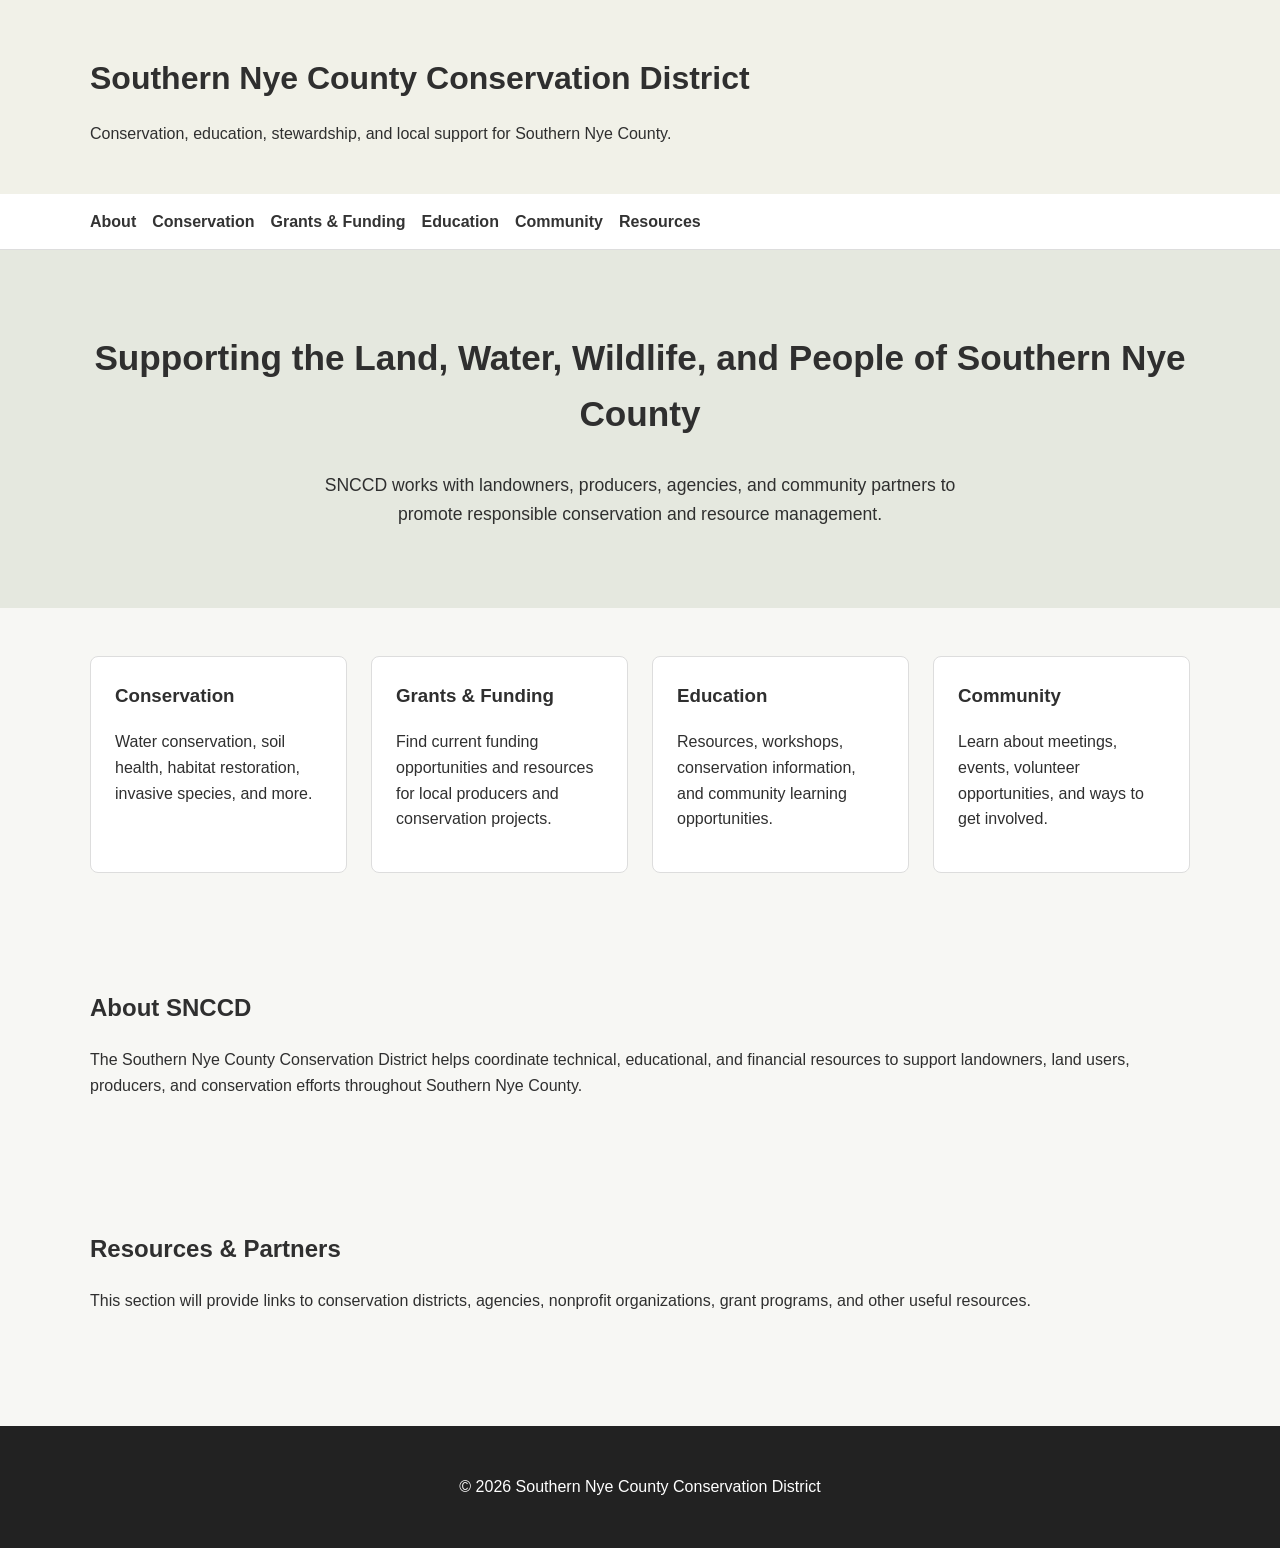
==== index.html @ 5c7458f2 "Create initial SNCCD website structure v2" ====
<!DOCTYPE html>
<html lang="en">
<head>
  <meta charset="UTF-8" />
  <meta name="viewport" content="width=device-width, initial-scale=1.0" />
  <title>Southern Nye County Conservation District</title>
  <link rel="stylesheet" href="css/styles.css" />
</head>
<body>

  <header class="site-header">
    <div class="container">
      <h1>Southern Nye County Conservation District</h1>
      <p>Conservation, education, stewardship, and local support for Southern Nye County.</p>
    </div>
  </header>

  <nav class="main-nav">
    <div class="container">
      <a href="#about">About</a>
      <a href="#conservation">Conservation</a>
      <a href="#funding">Grants & Funding</a>
      <a href="#education">Education</a>
      <a href="#community">Community</a>
      <a href="#resources">Resources</a>
    </div>
  </nav>

  <main>

    <section class="hero">
      <div class="container">
        <h2>Supporting the Land, Water, Wildlife, and People of Southern Nye County</h2>
        <p>
          SNCCD works with landowners, producers, agencies, and community partners
          to promote responsible conservation and resource management.
        </p>
      </div>
    </section>

    <section class="cards container">
      <article class="card" id="conservation">
        <h3>Conservation</h3>
        <p>Water conservation, soil health, habitat restoration, invasive species, and more.</p>
      </article>

      <article class="card" id="funding">
        <h3>Grants & Funding</h3>
        <p>Find current funding opportunities and resources for local producers and conservation projects.</p>
      </article>

      <article class="card" id="education">
        <h3>Education</h3>
        <p>Resources, workshops, conservation information, and community learning opportunities.</p>
      </article>

      <article class="card" id="community">
        <h3>Community</h3>
        <p>Learn about meetings, events, volunteer opportunities, and ways to get involved.</p>
      </article>
    </section>

    <section class="content-section" id="about">
      <div class="container">
        <h2>About SNCCD</h2>
        <p>
          The Southern Nye County Conservation District helps coordinate technical,
          educational, and financial resources to support landowners, land users,
          producers, and conservation efforts throughout Southern Nye County.
        </p>
      </div>
    </section>

    <section class="content-section" id="resources">
      <div class="container">
        <h2>Resources & Partners</h2>
        <p>
          This section will provide links to conservation districts, agencies,
          nonprofit organizations, grant programs, and other useful resources.
        </p>
      </div>
    </section>

  </main>

  <footer class="site-footer">
    <div class="container">
      <p>&copy; 2026 Southern Nye County Conservation District</p>
    </div>
  </footer>

  <script src="js/site.js"></script>
</body>
</html>
---- css/styles.css ----
* {
  box-sizing: border-box;
}

body {
  margin: 0;
  font-family: Arial, Helvetica, sans-serif;
  line-height: 1.6;
  background: #f7f7f4;
  color: #2f2f2f;
}

.container {
  width: min(1100px, 92%);
  margin: 0 auto;
}

.site-header {
  padding: 2rem 0;
  background: #f1f1e8;
}

.site-header h1 {
  margin-bottom: 0.25rem;
}

.main-nav {
  background: #ffffff;
  border-bottom: 1px solid #ddd;
}

.main-nav .container {
  display: flex;
  flex-wrap: wrap;
  gap: 1rem;
  padding: 0.9rem 0;
}

.main-nav a {
  text-decoration: none;
  color: #333;
  font-weight: 600;
}

.hero {
  padding: 5rem 0;
  background: #e5e8df;
  text-align: center;
}

.hero h2 {
  font-size: 2.2rem;
  margin-top: 0;
}

.hero p {
  max-width: 700px;
  margin: 0 auto;
  font-size: 1.1rem;
}

.cards {
  display: grid;
  grid-template-columns: repeat(4, 1fr);
  gap: 1.5rem;
  padding: 3rem 0;
}

.card {
  background: #ffffff;
  padding: 1.5rem;
  border: 1px solid #ddd;
  border-radius: 8px;
}

.card h3 {
  margin-top: 0;
}

.content-section {
  padding: 3rem 0;
}

.site-footer {
  margin-top: 3rem;
  padding: 2rem 0;
  background: #222;
  color: #fff;
  text-align: center;
}

@media (max-width: 800px) {
  .cards {
    grid-template-columns: 1fr 1fr;
  }
}

@media (max-width: 500px) {
  .cards {
    grid-template-columns: 1fr;
  }

  .hero h2 {
    font-size: 1.7rem;
  }
}
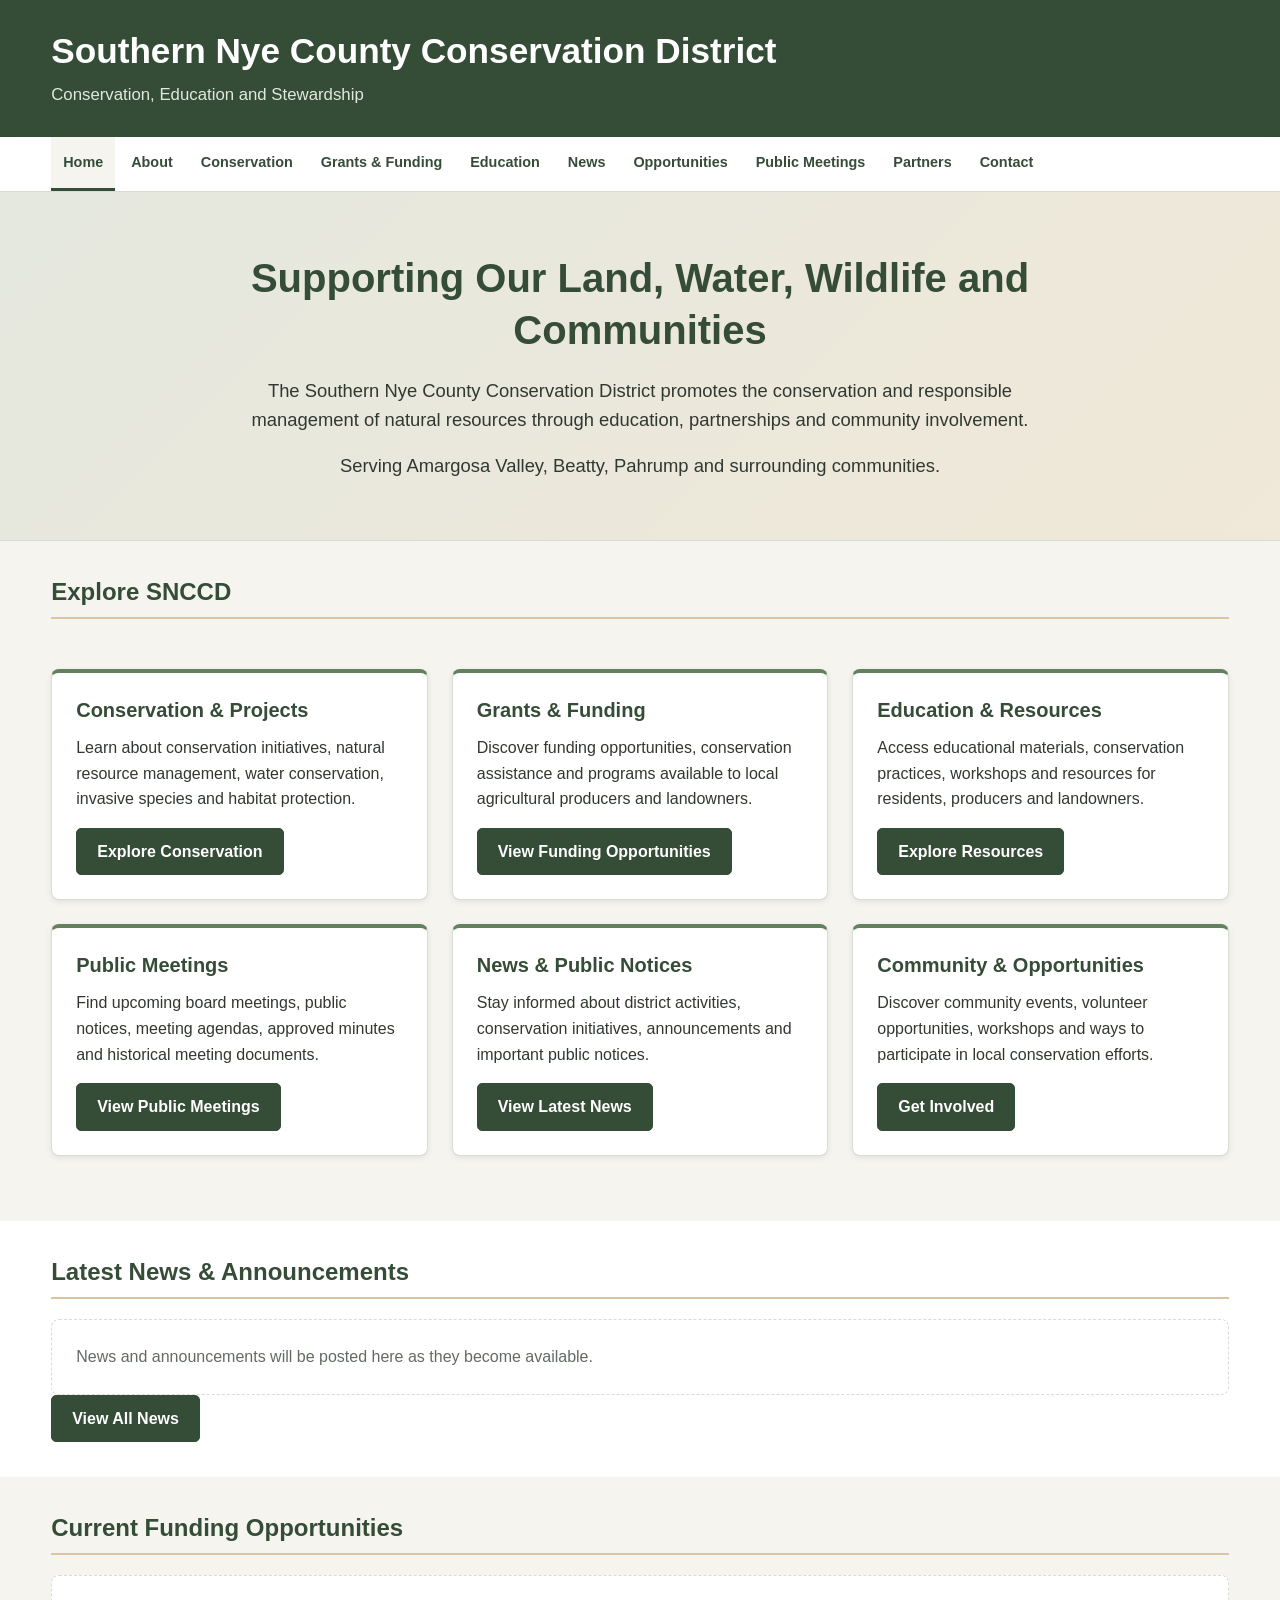
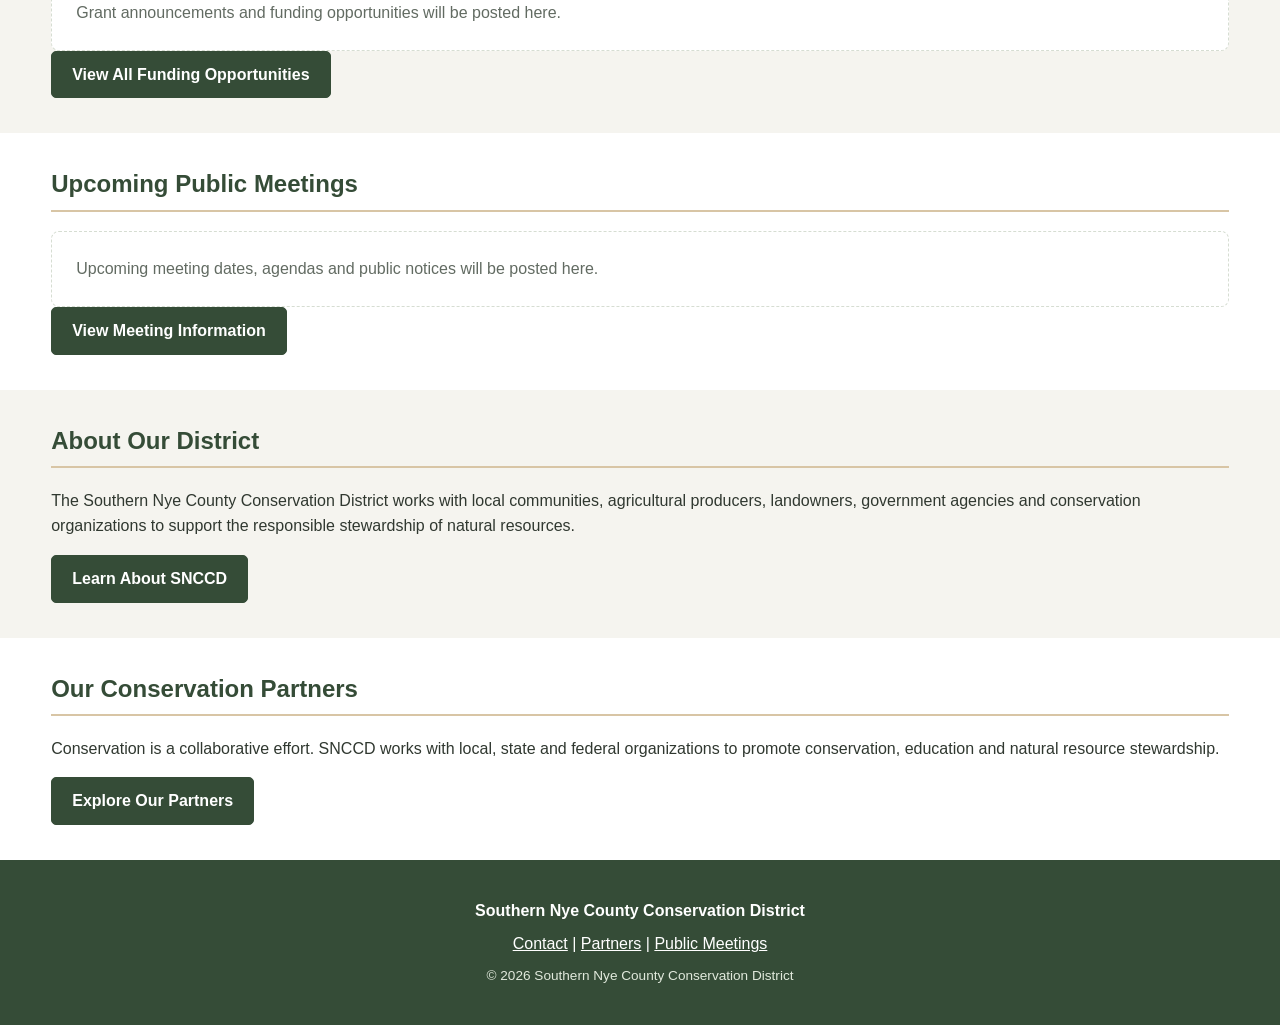
==== commit ac3424ea: "Implement shared website layout and all primary pages" ====
--- a/index.html
+++ b/index.html
@@ -1,94 +1,286 @@
+
 <!DOCTYPE html>
 <html lang="en">
+
 <head>
-  <meta charset="UTF-8" />
-  <meta name="viewport" content="width=device-width, initial-scale=1.0" />
-  <title>Southern Nye County Conservation District</title>
-  <link rel="stylesheet" href="css/styles.css" />
+    <meta charset="UTF-8">
+
+    <meta name="viewport"
+          content="width=device-width, initial-scale=1.0">
+
+    <meta name="description"
+          content="Southern Nye County Conservation District.
+          Supporting conservation, education, natural resources
+          and local communities in Southern Nye County, Nevada.">
+
+    <title>Home | Southern Nye County Conservation District</title>
+
+    <link rel="stylesheet" href="css/styles.css">
+
+    <script src="js/site.js" defer></script>
 </head>
+
 <body>
 
-  <header class="site-header">
-    <div class="container">
-      <h1>Southern Nye County Conservation District</h1>
-      <p>Conservation, education, stewardship, and local support for Southern Nye County.</p>
-    </div>
-  </header>
-
-  <nav class="main-nav">
-    <div class="container">
-      <a href="#about">About</a>
-      <a href="#conservation">Conservation</a>
-      <a href="#funding">Grants & Funding</a>
-      <a href="#education">Education</a>
-      <a href="#community">Community</a>
-      <a href="#resources">Resources</a>
-    </div>
-  </nav>
-
-  <main>
-
-    <section class="hero">
-      <div class="container">
-        <h2>Supporting the Land, Water, Wildlife, and People of Southern Nye County</h2>
-        <p>
-          SNCCD works with landowners, producers, agencies, and community partners
-          to promote responsible conservation and resource management.
-        </p>
-      </div>
-    </section>
-
-    <section class="cards container">
-      <article class="card" id="conservation">
-        <h3>Conservation</h3>
-        <p>Water conservation, soil health, habitat restoration, invasive species, and more.</p>
-      </article>
-
-      <article class="card" id="funding">
-        <h3>Grants & Funding</h3>
-        <p>Find current funding opportunities and resources for local producers and conservation projects.</p>
-      </article>
-
-      <article class="card" id="education">
-        <h3>Education</h3>
-        <p>Resources, workshops, conservation information, and community learning opportunities.</p>
-      </article>
-
-      <article class="card" id="community">
-        <h3>Community</h3>
-        <p>Learn about meetings, events, volunteer opportunities, and ways to get involved.</p>
-      </article>
-    </section>
-
-    <section class="content-section" id="about">
-      <div class="container">
-        <h2>About SNCCD</h2>
-        <p>
-          The Southern Nye County Conservation District helps coordinate technical,
-          educational, and financial resources to support landowners, land users,
-          producers, and conservation efforts throughout Southern Nye County.
-        </p>
-      </div>
-    </section>
-
-    <section class="content-section" id="resources">
-      <div class="container">
-        <h2>Resources & Partners</h2>
-        <p>
-          This section will provide links to conservation districts, agencies,
-          nonprofit organizations, grant programs, and other useful resources.
-        </p>
-      </div>
-    </section>
-
-  </main>
-
-  <footer class="site-footer">
-    <div class="container">
-      <p>&copy; 2026 Southern Nye County Conservation District</p>
-    </div>
-  </footer>
-
-  <script src="js/site.js"></script>
+    <!-- Shared Header -->
+
+    <div id="site-header"></div>
+
+    <!-- Shared Navigation -->
+
+    <div id="site-navigation"></div>
+
+    <!-- Main Page Content -->
+
+    <main id="main-content">
+
+        <!-- Hero Section -->
+
+        <section class="hero">
+            <div class="container">
+
+                <h2>
+                    Supporting Our Land, Water,
+                    Wildlife and Communities
+                </h2>
+
+                <p>
+                    The Southern Nye County Conservation District
+                    promotes the conservation and responsible
+                    management of natural resources through
+                    education, partnerships and community involvement.
+                </p>
+
+                <p style="margin-top: 16px;">
+                    Serving Amargosa Valley, Beatty, Pahrump
+                    and surrounding communities.
+                </p>
+
+            </div>
+        </section>
+
+        <!-- Primary Navigation Cards -->
+
+        <section class="content-section">
+            <div class="container">
+
+                <h2>Explore SNCCD</h2>
+
+                <div class="card-grid">
+
+                    <article class="card">
+                        <h3>Conservation &amp; Projects</h3>
+
+                        <p>
+                            Learn about conservation initiatives,
+                            natural resource management, water
+                            conservation, invasive species and
+                            habitat protection.
+                        </p>
+
+                        <a href="conservation.html" class="button">
+                            Explore Conservation
+                        </a>
+                    </article>
+
+                    <article class="card">
+                        <h3>Grants &amp; Funding</h3>
+
+                        <p>
+                            Discover funding opportunities,
+                            conservation assistance and programs
+                            available to local agricultural
+                            producers and landowners.
+                        </p>
+
+                        <a href="grants.html" class="button">
+                            View Funding Opportunities
+                        </a>
+                    </article>
+
+                    <article class="card">
+                        <h3>Education &amp; Resources</h3>
+
+                        <p>
+                            Access educational materials,
+                            conservation practices, workshops
+                            and resources for residents,
+                            producers and landowners.
+                        </p>
+
+                        <a href="education.html" class="button">
+                            Explore Resources
+                        </a>
+                    </article>
+
+                    <article class="card">
+                        <h3>Public Meetings</h3>
+
+                        <p>
+                            Find upcoming board meetings,
+                            public notices, meeting agendas,
+                            approved minutes and historical
+                            meeting documents.
+                        </p>
+
+                        <a href="meetings.html" class="button">
+                            View Public Meetings
+                        </a>
+                    </article>
+
+                    <article class="card">
+                        <h3>News &amp; Public Notices</h3>
+
+                        <p>
+                            Stay informed about district
+                            activities, conservation initiatives,
+                            announcements and important
+                            public notices.
+                        </p>
+
+                        <a href="news.html" class="button">
+                            View Latest News
+                        </a>
+                    </article>
+
+                    <article class="card">
+                        <h3>Community &amp; Opportunities</h3>
+
+                        <p>
+                            Discover community events,
+                            volunteer opportunities, workshops
+                            and ways to participate in local
+                            conservation efforts.
+                        </p>
+
+                        <a href="opportunities.html" class="button">
+                            Get Involved
+                        </a>
+                    </article>
+
+                </div>
+
+            </div>
+        </section>
+
+        <!-- Latest News -->
+
+        <section class="content-section section-alt">
+            <div class="container">
+
+                <h2>Latest News &amp; Announcements</h2>
+
+                <div id="home-news" aria-live="polite">
+
+                    <div class="empty-state">
+                        News and announcements will be
+                        posted here as they become available.
+                    </div>
+
+                </div>
+
+                <a href="news.html" class="button">
+                    View All News
+                </a>
+
+            </div>
+        </section>
+
+        <!-- Funding Opportunities -->
+
+        <section class="content-section">
+            <div class="container">
+
+                <h2>Current Funding Opportunities</h2>
+
+                <div id="home-grants" aria-live="polite">
+
+                    <div class="empty-state">
+                        Grant announcements and funding
+                        opportunities will be posted here.
+                    </div>
+
+                </div>
+
+                <a href="grants.html" class="button">
+                    View All Funding Opportunities
+                </a>
+
+            </div>
+        </section>
+
+        <!-- Upcoming Meetings -->
+
+        <section class="content-section section-alt">
+            <div class="container">
+
+                <h2>Upcoming Public Meetings</h2>
+
+                <div id="home-meetings" aria-live="polite">
+
+                    <div class="empty-state">
+                        Upcoming meeting dates, agendas
+                        and public notices will be posted here.
+                    </div>
+
+                </div>
+
+                <a href="meetings.html" class="button">
+                    View Meeting Information
+                </a>
+
+            </div>
+        </section>
+
+        <!-- About the District -->
+
+        <section class="content-section">
+            <div class="container">
+
+                <h2>About Our District</h2>
+
+                <p>
+                    The Southern Nye County Conservation District
+                    works with local communities, agricultural
+                    producers, landowners, government agencies
+                    and conservation organizations to support
+                    the responsible stewardship of natural resources.
+                </p>
+
+                <a href="about.html" class="button">
+                    Learn About SNCCD
+                </a>
+
+            </div>
+        </section>
+
+        <!-- Conservation Partners -->
+
+        <section class="content-section section-alt">
+            <div class="container">
+
+                <h2>Our Conservation Partners</h2>
+
+                <p>
+                    Conservation is a collaborative effort.
+                    SNCCD works with local, state and federal
+                    organizations to promote conservation,
+                    education and natural resource stewardship.
+                </p>
+
+                <a href="partners.html" class="button">
+                    Explore Our Partners
+                </a>
+
+            </div>
+        </section>
+
+    </main>
+
+    <!-- Shared Footer -->
+
+    <div id="site-footer"></div>
+
 </body>
-</html>+
+</html>
--- a/css/styles.css
+++ b/css/styles.css
@@ -1,106 +1,465 @@
+
+/* =====================================================
+   SNCCD Website
+   Shared Stylesheet
+   ===================================================== */
+
+/* Color Palette and Global Settings */
+
+:root {
+    --primary: #354c37;
+    --secondary: #63815c;
+    --sand: #d8c5a5;
+    --background: #f5f4ef;
+    --white: #ffffff;
+    --text: #303830;
+    --border: #d6ddd2;
+    --muted: #626b62;
+    --max-width: 1200px;
+    --radius: 8px;
+    --shadow: 0 2px 6px rgba(0, 0, 0, 0.08);
+}
+
+/* Reset and Base Styles */
+
 * {
-  box-sizing: border-box;
+    box-sizing: border-box;
+}
+
+html {
+    scroll-behavior: smooth;
 }
 
 body {
-  margin: 0;
-  font-family: Arial, Helvetica, sans-serif;
-  line-height: 1.6;
-  background: #f7f7f4;
-  color: #2f2f2f;
+    margin: 0;
+    font-family: Arial, Helvetica, sans-serif;
+    font-size: 16px;
+    line-height: 1.6;
+    color: var(--text);
+    background: var(--background);
+    min-height: 100vh;
+    display: flex;
+    flex-direction: column;
+}
+
+main {
+    flex: 1;
 }
 
 .container {
-  width: min(1100px, 92%);
-  margin: 0 auto;
-}
+    width: 92%;
+    max-width: var(--max-width);
+    margin: 0 auto;
+}
+
+h1, h2, h3, h4 {
+    line-height: 1.3;
+    color: var(--primary);
+}
+
+a {
+    color: var(--primary);
+}
+
+a:hover {
+    text-decoration: underline;
+}
+
+a:focus-visible,
+button:focus-visible {
+    outline: 3px solid #b87920;
+    outline-offset: 3px;
+}
+
+img {
+    max-width: 100%;
+    height: auto;
+}
+
+/* =====================================================
+   Shared Header
+   ===================================================== */
 
 .site-header {
-  padding: 2rem 0;
-  background: #f1f1e8;
+    background: var(--primary);
+    color: var(--white);
+    padding: 28px 0;
 }
 
 .site-header h1 {
-  margin-bottom: 0.25rem;
-}
+    color: var(--white);
+    font-size: clamp(1.6rem, 3vw, 2.2rem);
+    margin: 0 0 8px;
+}
+
+.site-header p {
+    color: #e1e9dc;
+    margin: 0;
+    font-size: 1.05rem;
+}
+
+/* =====================================================
+   Main Navigation
+   ===================================================== */
 
 .main-nav {
-  background: #ffffff;
-  border-bottom: 1px solid #ddd;
+    background: var(--white);
+    border-bottom: 1px solid var(--border);
+    box-shadow: var(--shadow);
 }
 
 .main-nav .container {
-  display: flex;
-  flex-wrap: wrap;
-  gap: 1rem;
-  padding: 0.9rem 0;
+    display: flex;
+    flex-wrap: wrap;
+    align-items: center;
+    gap: 4px;
 }
 
 .main-nav a {
-  text-decoration: none;
-  color: #333;
-  font-weight: 600;
-}
+    display: block;
+    padding: 14px 12px;
+    color: var(--primary);
+    text-decoration: none;
+    font-size: 0.9rem;
+    font-weight: bold;
+    border-bottom: 3px solid transparent;
+}
+
+.main-nav a:hover {
+    background: var(--background);
+    border-bottom-color: var(--secondary);
+}
+
+.main-nav a.active {
+    background: var(--background);
+    border-bottom-color: var(--primary);
+}
+
+/* =====================================================
+   Homepage Hero
+   ===================================================== */
 
 .hero {
-  padding: 5rem 0;
-  background: #e5e8df;
-  text-align: center;
+    background: linear-gradient(
+        135deg,
+        #e5e8df,
+        #f0e8d8
+    );
+    padding: 60px 0;
+    text-align: center;
+    border-bottom: 1px solid var(--border);
 }
 
 .hero h2 {
-  font-size: 2.2rem;
-  margin-top: 0;
+    font-size: clamp(1.8rem, 4vw, 2.5rem);
+    margin: 0 auto 20px;
+    max-width: 900px;
 }
 
 .hero p {
-  max-width: 700px;
-  margin: 0 auto;
-  font-size: 1.1rem;
-}
-
-.cards {
-  display: grid;
-  grid-template-columns: repeat(4, 1fr);
-  gap: 1.5rem;
-  padding: 3rem 0;
+    max-width: 800px;
+    margin: 0 auto;
+    font-size: 1.15rem;
+}
+
+/* =====================================================
+   Page Titles
+   ===================================================== */
+
+.page-header {
+    background: #e5e8df;
+    padding: 30px 0;
+    border-bottom: 1px solid var(--border);
+}
+
+.page-header h1,
+.page-header h2 {
+    margin: 0 0 10px;
+}
+
+.page-header p {
+    margin: 0;
+}
+
+/* =====================================================
+   Cards and Grid Layout
+   ===================================================== */
+
+.cards,
+.card-grid {
+    display: grid;
+    grid-template-columns: repeat(3, minmax(0, 1fr));
+    gap: 24px;
+    padding-top: 30px;
+    padding-bottom: 30px;
 }
 
 .card {
-  background: #ffffff;
-  padding: 1.5rem;
-  border: 1px solid #ddd;
-  border-radius: 8px;
+    background: var(--white);
+    border: 1px solid var(--border);
+    border-top: 4px solid var(--secondary);
+    border-radius: var(--radius);
+    padding: 24px;
+    box-shadow: var(--shadow);
+    transition: box-shadow 0.2s ease;
+}
+
+.card:hover {
+    box-shadow: 0 5px 12px rgba(0, 0, 0, 0.12);
 }
 
 .card h3 {
-  margin-top: 0;
-}
+    margin: 0 0 12px;
+    font-size: 1.25rem;
+}
+
+.card p {
+    margin: 0 0 16px;
+}
+
+.card a {
+    font-weight: bold;
+}
+
+/* =====================================================
+   Content Sections
+   ===================================================== */
 
 .content-section {
-  padding: 3rem 0;
-}
+    padding: 35px 0;
+}
+
+.content-section h2 {
+    margin-top: 0;
+    padding-bottom: 10px;
+    border-bottom: 2px solid var(--sand);
+}
+
+.section-alt {
+    background: var(--white);
+}
+
+.section-heading {
+    margin-top: 0;
+    margin-bottom: 20px;
+}
+
+/* =====================================================
+   News, Meetings and Funding Listings
+   ===================================================== */
+
+.listing {
+    background: var(--white);
+    padding: 20px;
+    margin-bottom: 16px;
+    border: 1px solid var(--border);
+    border-left: 4px solid var(--secondary);
+    border-radius: var(--radius);
+}
+
+.listing h3 {
+    margin: 0 0 8px;
+}
+
+.listing p {
+    margin: 8px 0;
+}
+
+.listing-date {
+    color: var(--muted);
+    font-size: 0.9rem;
+}
+
+.empty-state {
+    background: var(--white);
+    border: 1px dashed var(--border);
+    border-radius: var(--radius);
+    padding: 24px;
+    color: var(--muted);
+}
+
+/* =====================================================
+   Buttons
+   ===================================================== */
+
+.button {
+    display: inline-block;
+    padding: 10px 20px;
+    background: var(--primary);
+    color: var(--white);
+    border: 1px solid var(--primary);
+    border-radius: 5px;
+    text-decoration: none;
+    font-weight: bold;
+    cursor: pointer;
+}
+
+.button:hover {
+    background: #48664b;
+    color: var(--white);
+    text-decoration: none;
+}
+
+.button-secondary {
+    background: var(--white);
+    color: var(--primary);
+}
+
+/* =====================================================
+   Tables and Document Archives
+   ===================================================== */
+
+.table-wrapper {
+    overflow-x: auto;
+}
+
+table {
+    width: 100%;
+    border-collapse: collapse;
+    background: var(--white);
+    margin: 20px 0;
+}
+
+th, td {
+    padding: 12px 15px;
+    text-align: left;
+    border: 1px solid var(--border);
+    vertical-align: top;
+}
+
+th {
+    background: var(--primary);
+    color: var(--white);
+}
+
+tbody tr:nth-child(even) {
+    background: var(--background);
+}
+
+.document-list {
+    list-style: none;
+    padding: 0;
+}
+
+.document-list li {
+    padding: 12px 0;
+    border-bottom: 1px solid var(--border);
+}
+
+/* =====================================================
+   Notices
+   ===================================================== */
+
+.notice {
+    background: #f4ecdc;
+    border-left: 4px solid #9b763c;
+    border-radius: var(--radius);
+    padding: 16px 20px;
+    margin: 20px 0;
+}
+
+/* =====================================================
+   Shared Footer
+   ===================================================== */
 
 .site-footer {
-  margin-top: 3rem;
-  padding: 2rem 0;
-  background: #222;
-  color: #fff;
-  text-align: center;
-}
-
-@media (max-width: 800px) {
-  .cards {
-    grid-template-columns: 1fr 1fr;
-  }
-}
-
-@media (max-width: 500px) {
-  .cards {
-    grid-template-columns: 1fr;
-  }
-
-  .hero h2 {
-    font-size: 1.7rem;
-  }
-}+    background: var(--primary);
+    color: var(--white);
+    padding: 30px 0;
+    text-align: center;
+}
+
+.site-footer p {
+    margin: 8px 0;
+}
+
+.site-footer a {
+    color: var(--white);
+}
+
+.site-footer p:last-child {
+    color: #e1e9dc;
+    font-size: 0.85rem;
+}
+
+/* =====================================================
+   Tablet Layout
+   ===================================================== */
+
+@media (max-width: 900px) {
+
+    .cards,
+    .card-grid {
+        grid-template-columns: repeat(2, minmax(0, 1fr));
+    }
+
+    .hero {
+        padding: 40px 0;
+    }
+
+    .main-nav a {
+        padding: 10px 12px;
+    }
+}
+
+/* =====================================================
+   Mobile Layout
+   ===================================================== */
+
+@media (max-width: 600px) {
+
+    .container {
+        width: 94%;
+    }
+
+    .site-header {
+        padding: 20px 0;
+        text-align: center;
+    }
+
+    .main-nav .container {
+        display: grid;
+        grid-template-columns: repeat(2, minmax(0, 1fr));
+        gap: 0;
+    }
+
+    .main-nav a {
+        text-align: center;
+        padding: 10px 6px;
+    }
+
+    .cards,
+    .card-grid {
+        grid-template-columns: 1fr;
+        gap: 16px;
+    }
+
+    .hero {
+        padding: 30px 0;
+    }
+
+    .hero p {
+        font-size: 1rem;
+    }
+
+    .card {
+        padding: 20px;
+    }
+
+    .content-section {
+        padding: 25px 0;
+    }
+}
+
+/* Accessibility: Reduced Motion */
+
+@media (prefers-reduced-motion: reduce) {
+
+    html {
+        scroll-behavior: auto;
+    }
+
+    * {
+        transition: none !important;
+    }
+}
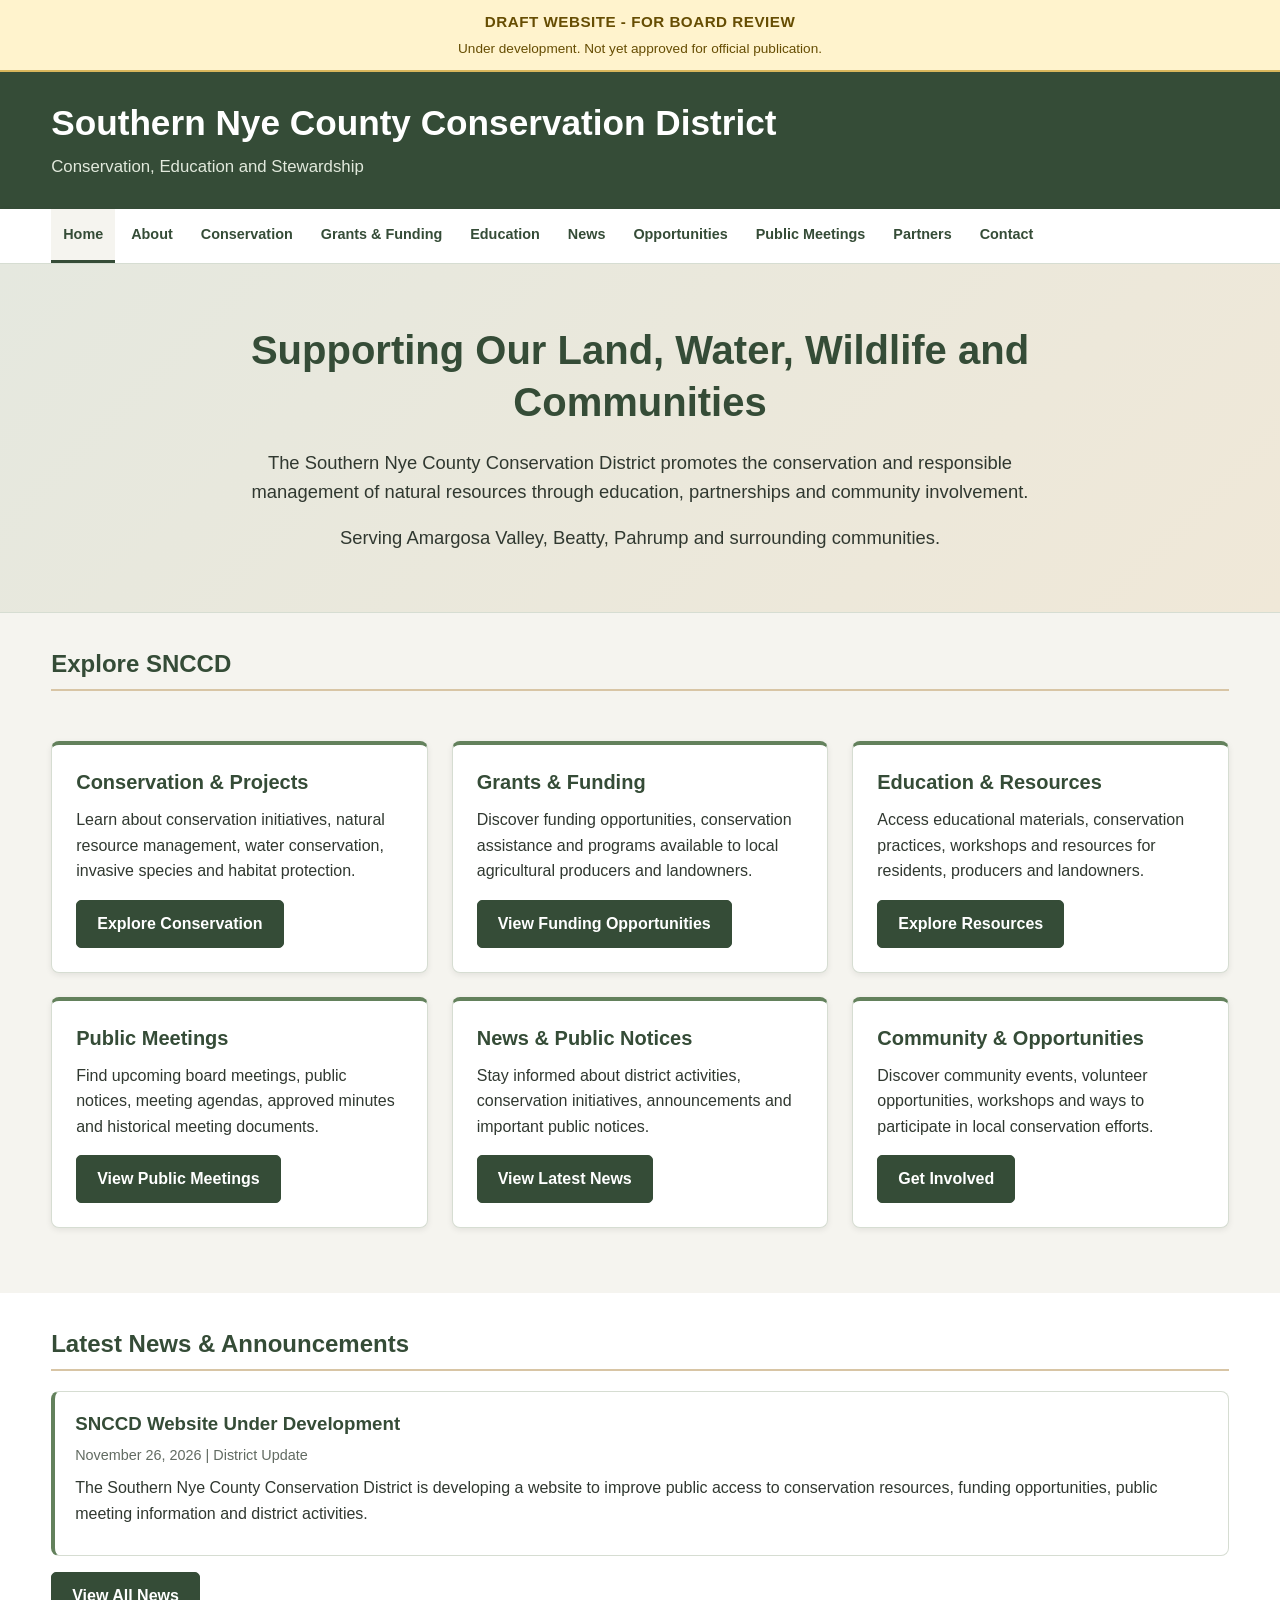
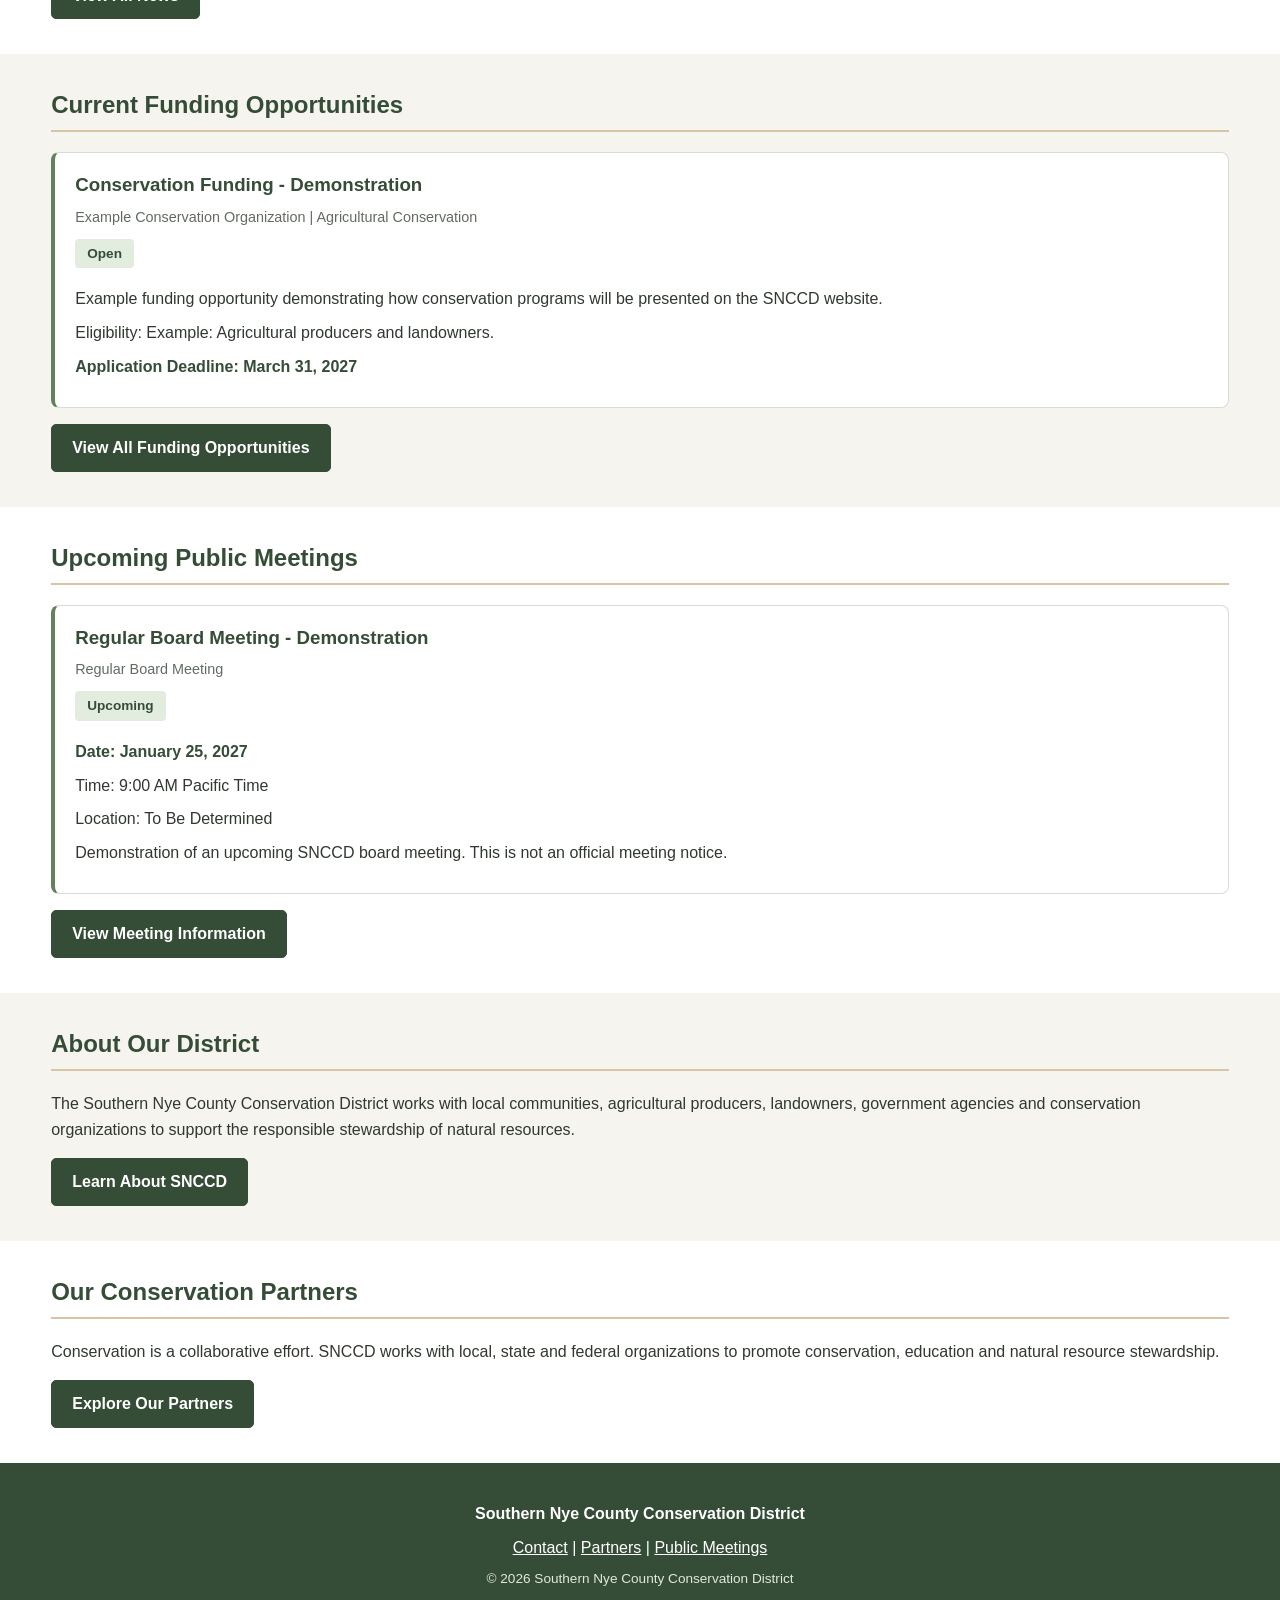
==== commit 5c7230f6: "Prevent search engine indexing during board review" ====
--- a/index.html
+++ b/index.html
@@ -1,4 +1,4 @@
-
+﻿
 <!DOCTYPE html>
 <html lang="en">
 
@@ -18,6 +18,7 @@
     <link rel="stylesheet" href="css/styles.css">
 
     <script src="js/site.js" defer></script>
+    <meta name="robots" content="noindex, nofollow">
 </head>
 
 <body>
@@ -284,3 +285,4 @@
 </body>
 
 </html>
+
--- a/css/styles.css
+++ b/css/styles.css
@@ -463,3 +463,100 @@
         transition: none !important;
     }
 }
+
+
+/* =====================================================
+   Temporary Board Review Banner
+   Remove before official website launch
+   ===================================================== */
+
+.draft-banner {
+    background: #fff3cd;
+    color: #664d03;
+    border-bottom: 2px solid #d8b65c;
+    padding: 10px 15px;
+    text-align: center;
+}
+
+.draft-banner strong {
+    display: block;
+    font-size: 0.95rem;
+    letter-spacing: 0.5px;
+}
+
+.draft-banner span {
+    display: block;
+    font-size: 0.85rem;
+    margin-top: 4px;
+}
+
+
+/* =====================================================
+   Grant and Funding Status
+   ===================================================== */
+
+.status-open,
+.status-closed {
+    display: inline-block;
+    padding: 4px 12px;
+    margin: 10px 0;
+    border-radius: 4px;
+    font-size: 0.85rem;
+    font-weight: bold;
+}
+
+.status-open {
+    background: #e2eddf;
+    color: #354c37;
+}
+
+.status-closed {
+    background: #eeeeee;
+    color: #666666;
+}
+
+.grant-deadline {
+    font-weight: bold;
+    color: var(--primary);
+}
+
+/* =====================================================
+   Public Meetings and Meeting Archive
+   ===================================================== */
+
+.meeting-date {
+    font-weight: bold;
+    color: var(--primary);
+}
+
+.archive-year {
+    background: #e5e8df;
+    border-left: 4px solid var(--primary);
+    padding: 12px 18px;
+    margin-top: 25px;
+    border-radius: var(--radius);
+    font-size: 1.4rem;
+}
+
+#meetings-list > h2 {
+    margin-top: 35px;
+    margin-bottom: 20px;
+}
+
+#meetings-list > h2:first-child {
+    margin-top: 0;
+}
+
+.listing h4 {
+    margin-top: 24px;
+    margin-bottom: 8px;
+}
+
+.document-list a {
+    font-weight: bold;
+    overflow-wrap: anywhere;
+}
+
+.document-list a:hover {
+    color: var(--secondary);
+}
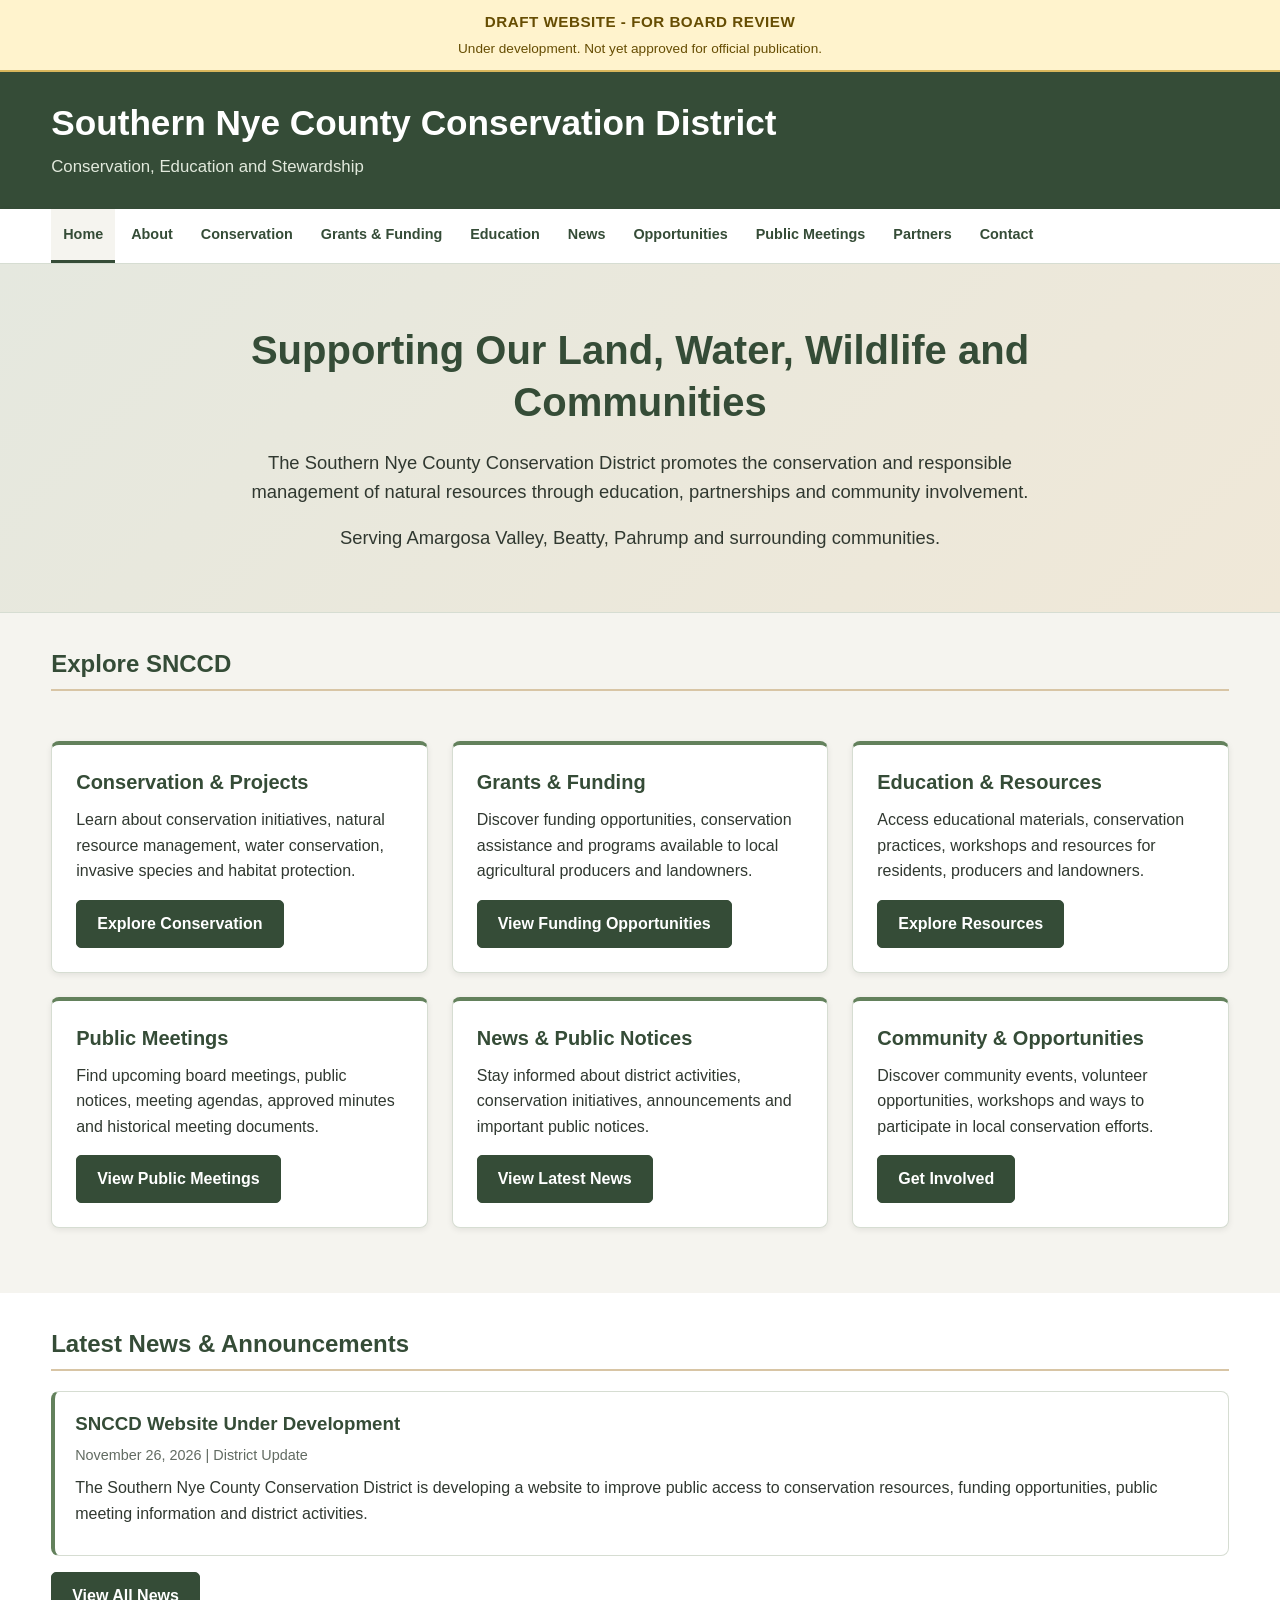
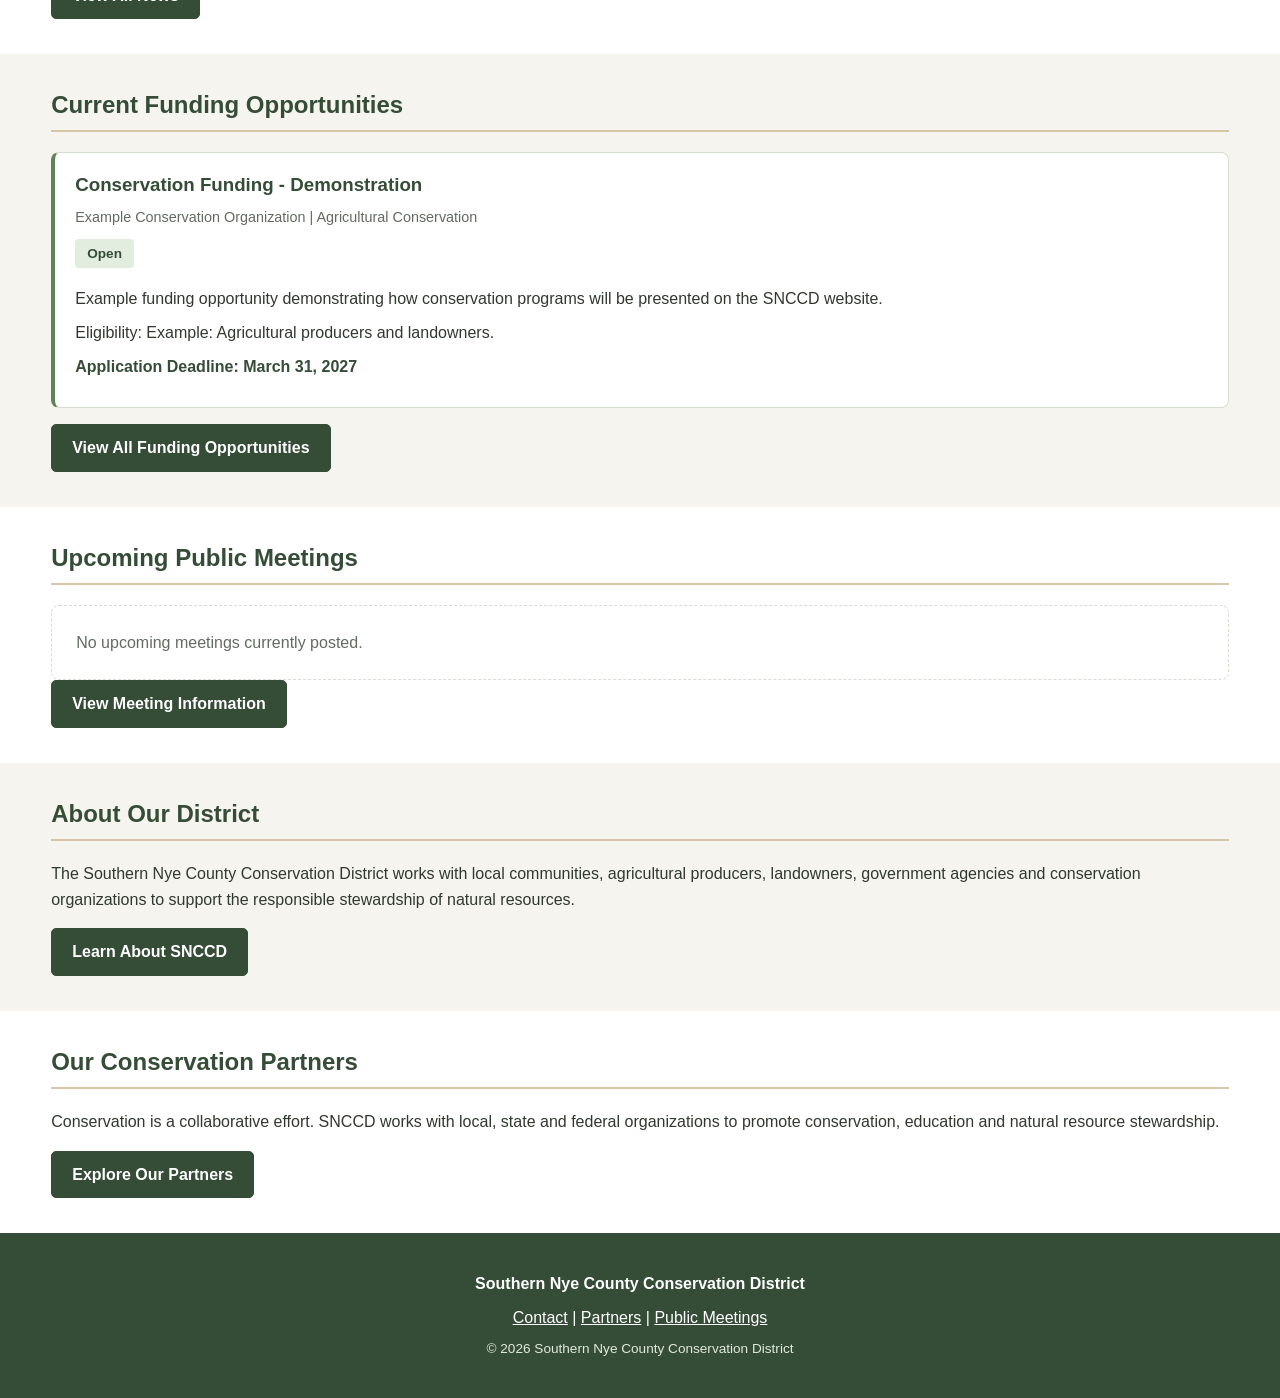
==== commit 43a733df: "Add November 2026 public meeting and election agendas" ====
--- a/index.html
+++ b/index.html
@@ -1,4 +1,4 @@
-﻿
+
 <!DOCTYPE html>
 <html lang="en">
 
@@ -7,6 +7,8 @@
 
     <meta name="viewport"
           content="width=device-width, initial-scale=1.0">
+    
+          <meta name="robots" content="noindex, nofollow">
 
     <meta name="description"
           content="Southern Nye County Conservation District.
@@ -18,7 +20,6 @@
     <link rel="stylesheet" href="css/styles.css">
 
     <script src="js/site.js" defer></script>
-    <meta name="robots" content="noindex, nofollow">
 </head>
 
 <body>
@@ -285,4 +286,3 @@
 </body>
 
 </html>
-
